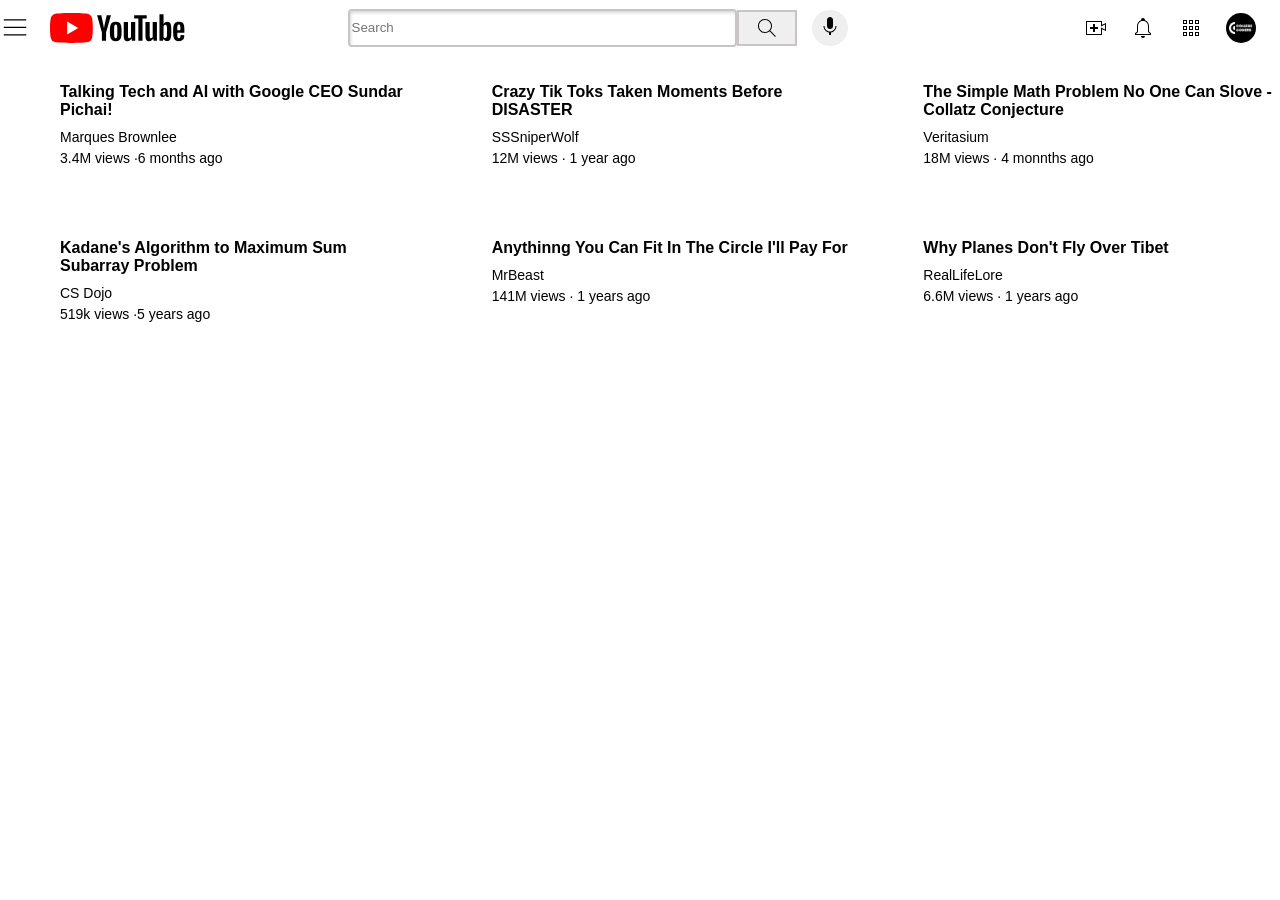
==== day10-Youtube.html @ ac9b52cd ".header_section" ====
<!DOCTYPE html>
<html lang="en">
  <head>
    <meta charset="UTF-8" />
    <meta name="viewport" content="width=device-width, initial-scale=1.0" />
    <title>Day10-Youtube</title>
    <link rel="stylesheet" href="video.css" />
    <link rel="stylesheet" href="genral.css" />
    <link rel="stylesheet" href="header.css" />
  </head>
  <body>
    <div class="header">
      <div class="left">
        <img class="menu" src="icons/hamburger-menu.svg" alt="" />
        <img class="logo" src="icons/youtube-logo.svg" alt="" />
      </div>
      <div class="middle">
        <input class="search-bar" type="text" placeholder="Search" />
        <button class="search-btn">
          <img class="search" src="icons/search.svg" alt="" />
        </button>
        <button class="voice-btn">
          <img class="voice" src="icons/voice-search-icon.svg" alt="" />
        </button>
      </div>
      <div class="right">
        <img class="icon" src="icons/upload.svg" alt="" />
        <img class="icon" src="icons/notifications.svg" alt="" />
        <img class="icon" src="icons/youtube-apps.svg" alt="" />
        <img class="profile-logo" src="icons/profile.jpg" alt="" />
      </div>
    </div>
    <div class="grid">
      <div class="box">
        <div class="thumb">
          <img class="img1" src="thumbnails/thumbnail-1.webp" alt="" />
        </div>
        <div class="pro-text">
          <div class="profile">
            <img class="pro" src="channels/channel-1.jpeg" alt="" />
          </div>
          <div class="text">
            <p class="p1">Talking Tech and AI with Google CEO Sundar Pichai!</p>
            <p class="p2">Marques Brownlee</p>
            <p class="p3">3.4M views ·6 months ago</p>
          </div>
        </div>
      </div>

      <div class="box">
        <div class="thumb">
          <img class="img1" src="thumbnails/thumbnail-3.webp" alt="" />
        </div>
        <div class="pro-text">
          <div class="profile">
            <img class="pro" src="channels/channel-3.jpeg" alt="" />
          </div>
          <div class="text">
            <p class="p1">Crazy Tik Toks Taken Moments Before DISASTER</p>
            <p class="p2">SSSniperWolf</p>
            <p class="p3">12M views · 1 year ago</p>
          </div>
        </div>
      </div>

      <div class="box">
        <div class="thumb">
          <img class="img1" src="thumbnails/thumbnail-4.webp" alt="" />
        </div>
        <div class="pro-text">
          <div class="profile">
            <img class="pro" src="channels/channel-4.jpeg" alt="" />
          </div>
          <div class="text">
            <p class="p1">
              The Simple Math Problem No One Can Slove - Collatz Conjecture
            </p>
            <p class="p2">Veritasium</p>
            <p class="p3">18M views · 4 monnths ago</p>
          </div>
        </div>
      </div>
      <div class="box">
        <div class="thumb">
          <img class="img1" src="thumbnails/thumbnail-5.webp" alt="" />
        </div>
        <div class="pro-text">
          <div class="profile">
            <img class="pro" src="channels/channel-5.jpeg" alt="" />
          </div>
          <div class="text">
            <p class="p1">Kadane's Algorithm to Maximum Sum Subarray Problem</p>
            <p class="p2">CS Dojo</p>
            <p class="p3">519k views ·5 years ago</p>
          </div>
        </div>
      </div>

      <div class="box">
        <div class="thumb">
          <img class="img1" src="thumbnails/thumbnail-6.webp" alt="" />
        </div>
        <div class="pro-text">
          <div class="profile">
            <img class="pro" src="channels/channel-6.jpeg" alt="" />
          </div>
          <div class="text">
            <p class="p1">Anythinng You Can Fit In The Circle I'll Pay For</p>
            <p class="p2">MrBeast</p>
            <p class="p3">141M views · 1 years ago</p>
          </div>
        </div>
      </div>

      <div class="box">
        <div class="thumb">
          <img class="img1" src="thumbnails/thumbnail-7.webp" alt="" />
        </div>
        <div class="pro-text">
          <div class="profile">
            <img class="pro" src="channels/channel-7.jpeg" alt="" />
          </div>
          <div class="text">
            <p class="p1">Why Planes Don't Fly Over Tibet</p>
            <p class="p2">RealLifeLore</p>
            <p class="p3">6.6M views · 1 years ago</p>
          </div>
        </div>
      </div>
    </div>
  </body>
</html>
---- video.css ----
.grid {
        display: grid;
        grid-template-columns: 1fr 1fr 1fr;
        row-gap: 40px;
        column-gap: 15px;
      }
      .box {
        width: 100%;
      }
      .thumb {
        margin-bottom: 10px;
      }
      .img1 {
        width: 100%;
      }
      .pro-text {
        display: grid;
        grid-template-columns: 50px 1fr;
        column-gap: 10px;
      }
      .text {
        font-family: Arial, Helvetica, sans-serif;
      }
      .pro {
        width: 50px;
        border-radius: 50%;
      }
      .p1 {
        font-size: 16px;
        font-weight: 700;
        margin-bottom: 10px;
      }
      .p2,
      .p3 {
        font-size: 14px;
        margin-bottom: 5px;
      }
---- genral.css ----
body{
  margin: 0;
}
p {
  margin-top: 0;
}
---- header.css ----
.header {
  display: flex;
  height: 55px;
  justify-content: space-between;
}
.left {
  display: flex;
  align-items: center;
  column-gap: 20px;
}
.menu {
  height: 30px;
}
.logo {
  height: 30px;
}
.middle {
  flex: 1;
  margin-left: 50px;
  margin-right: 100px;
  max-width: 500px;
  display: flex;
  align-items: center;
}
.search-bar {
  height: 32px;
  flex: 1;
  border-radius: 4px;
  border-width: 2px;
  border-color: rgb(202, 197, 197);
  border-style: solid;
  box-shadow: inset 1px 2px 3px rgb(0, 0, 0, 0.15);
  width: 0;
}
.search-btn {
  height: 36px;
  width: 60px;
  display: flex;
  align-items: center;
  justify-content: center;
  border-width: 2px;
  border-color: rgb(202, 197, 197);
  border-style: solid;
}
.voice-btn {
  height: 36px;
  width: 36px;
  margin-left: 15px;
  border-radius: 50%;
  border: none;
}
.search {
  height: 24px;
}
.right {
  width: 220px;
  display: flex;
  align-items: center;
  justify-content: space-evenly;
  flex-shrink: 0;
}

.icon {
  height: 24px;
}
.profile-logo {
  height: 30px;
  border-radius: 50%;
}
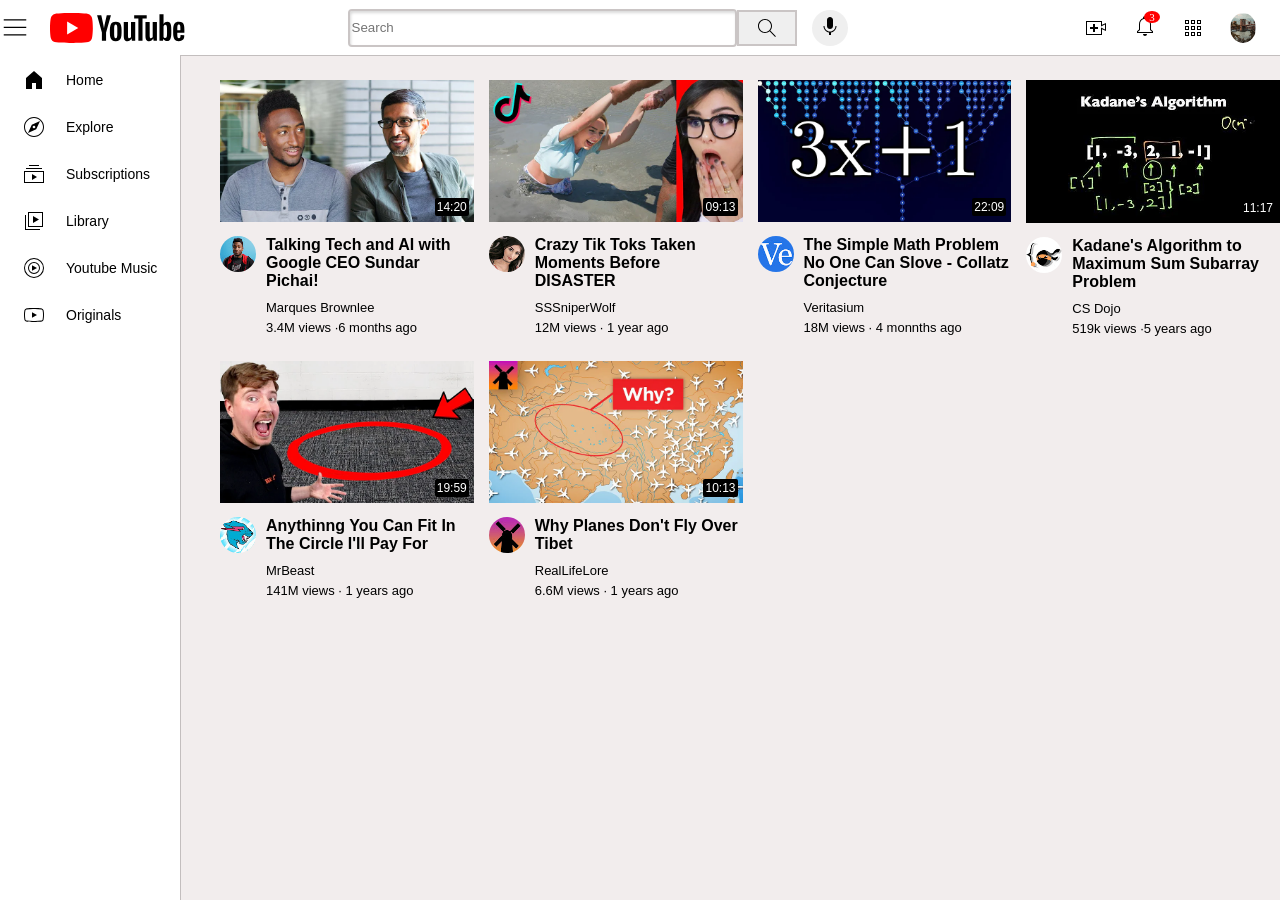
==== commit 7454df1d: "add" ====
--- a/day10-Youtube.html
+++ b/day10-Youtube.html
@@ -7,6 +7,7 @@
     <link rel="stylesheet" href="video.css" />
     <link rel="stylesheet" href="genral.css" />
     <link rel="stylesheet" href="header.css" />
+    <link rel="stylesheet" href="sidebar.css" />
   </head>
   <body>
     <div class="header">
@@ -25,15 +26,53 @@
       </div>
       <div class="right">
         <img class="icon" src="icons/upload.svg" alt="" />
-        <img class="icon" src="icons/notifications.svg" alt="" />
+        <div class="notifications">
+          <img class="icon" src="icons/notifications.svg" alt="" />
+          <div class="time3">3</div>
+        </div>
         <img class="icon" src="icons/youtube-apps.svg" alt="" />
-        <img class="profile-logo" src="icons/profile.jpg" alt="" />
+        <img class="profile-logo" src="thumbnails/thumb.png" alt="" />
+      </div>
+    </div>
+    <div class="sidebar">
+      <div class="sidebar-items">
+        <img class="sidebar-icon" src="sidebar-icons/home.svg" alt="" />
+        <div>Home</div>
+      </div>
+      <div class="sidebar-items">
+        <img class="sidebar-icon" src="sidebar-icons/explore.svg" alt="" />
+        <div>Explore</div>
+      </div>
+      <div class="sidebar-items">
+        <img
+          class="sidebar-icon"
+          src="sidebar-icons/subscriptions.svg"
+          alt=""
+        />
+        <div>Subscriptions</div>
+      </div>
+      <div class="sidebar-items">
+        <img class="sidebar-icon" src="sidebar-icons/library.svg" alt="" />
+        <div>Library</div>
+      </div>
+      <div class="sidebar-items">
+        <img
+          class="sidebar-icon"
+          src="sidebar-icons/youtube-music.svg"
+          alt=""
+        />
+        <div>Youtube Music</div>
+      </div>
+      <div class="sidebar-items">
+        <img class="sidebar-icon" src="sidebar-icons/originals.svg" alt="" />
+        <div>Originals</div>
       </div>
     </div>
     <div class="grid">
       <div class="box">
         <div class="thumb">
           <img class="img1" src="thumbnails/thumbnail-1.webp" alt="" />
+          <div class="time">14:20</div>
         </div>
         <div class="pro-text">
           <div class="profile">
@@ -50,6 +89,7 @@
       <div class="box">
         <div class="thumb">
           <img class="img1" src="thumbnails/thumbnail-3.webp" alt="" />
+          <div class="time">09:13</div>
         </div>
         <div class="pro-text">
           <div class="profile">
@@ -66,6 +106,7 @@
       <div class="box">
         <div class="thumb">
           <img class="img1" src="thumbnails/thumbnail-4.webp" alt="" />
+          <div class="time">22:09</div>
         </div>
         <div class="pro-text">
           <div class="profile">
@@ -83,6 +124,7 @@
       <div class="box">
         <div class="thumb">
           <img class="img1" src="thumbnails/thumbnail-5.webp" alt="" />
+          <div class="time">11:17</div>
         </div>
         <div class="pro-text">
           <div class="profile">
@@ -99,6 +141,7 @@
       <div class="box">
         <div class="thumb">
           <img class="img1" src="thumbnails/thumbnail-6.webp" alt="" />
+          <div class="time">19:59</div>
         </div>
         <div class="pro-text">
           <div class="profile">
@@ -115,6 +158,7 @@
       <div class="box">
         <div class="thumb">
           <img class="img1" src="thumbnails/thumbnail-7.webp" alt="" />
+          <div class="time">10:13</div>
         </div>
         <div class="pro-text">
           <div class="profile">
--- a/video.css
+++ b/video.css
@@ -1,37 +1,64 @@
 .grid {
-        display: grid;
-        grid-template-columns: 1fr 1fr 1fr;
-        row-gap: 40px;
-        column-gap: 15px;
-      }
-      .box {
-        width: 100%;
-      }
-      .thumb {
-        margin-bottom: 10px;
-      }
-      .img1 {
-        width: 100%;
-      }
-      .pro-text {
-        display: grid;
-        grid-template-columns: 50px 1fr;
-        column-gap: 10px;
-      }
-      .text {
-        font-family: Arial, Helvetica, sans-serif;
-      }
-      .pro {
-        width: 50px;
-        border-radius: 50%;
-      }
-      .p1 {
-        font-size: 16px;
-        font-weight: 700;
-        margin-bottom: 10px;
-      }
-      .p2,
-      .p3 {
-        font-size: 14px;
-        margin-bottom: 5px;
-      }+  display: grid;
+  grid-template-columns: 1fr 1fr 1fr 1fr;
+  row-gap: 20px;
+  column-gap: 15px;
+}
+.box {
+  width: 100%;
+}
+.thumb {
+  margin-bottom: 10px;
+  position: relative;
+}
+.img1 {
+  width: 100%;
+}
+.pro-text {
+  display: grid;
+  grid-template-columns: 36px 1fr;
+  column-gap: 10px;
+}
+.text {
+  font-family: Arial, Helvetica, sans-serif;
+}
+.pro {
+  width: 100%;
+  border-radius: 50%;
+}
+.p1 {
+  font-size: 16px;
+  font-weight: 700;
+  margin-bottom: 10px;
+}
+.p2,
+.p3 {
+  font-size: 13px;
+  margin-bottom: 5px;
+}
+.time{
+  position: absolute;
+  background-color: black;
+  color: white;
+  right: 5px;
+  bottom: 10px;
+  padding: 2px;
+  font-family: Arial, Helvetica, sans-serif;
+  font-size: 12px;
+  border-radius: 2px;
+}
+@media(max-width:800px){
+  .grid{
+    grid-template-columns: 1fr 1fr;
+  }
+}
+@media(min-width:801px) and (max-width:999px){
+  .grid{
+    grid-template-columns: 1fr 1fr 1fr;
+  }
+}
+@media(min-width:1000px){
+  .grid{
+    grid-template-columns: 1fr 1fr 1fr 1fr;
+  }
+}
--- a/genral.css
+++ b/genral.css
@@ -1,5 +1,8 @@
 body{
   margin: 0;
+  padding-top: 80px;
+  padding-left: 220px;
+  background-color: rgb(242, 237, 237);
 }
 p {
   margin-top: 0;
--- a/header.css
+++ b/header.css
@@ -2,6 +2,15 @@
   display: flex;
   height: 55px;
   justify-content: space-between;
+  position:fixed;
+  top: 0;
+  left: 0;
+  right: 0;
+  background-color: white;
+  border-bottom-width: 1px;
+  border-bottom-style: solid;
+  border-bottom-color: rgb(195, 190, 190);
+  z-index: 1;
 }
 .left {
   display: flex;
@@ -67,3 +76,18 @@
   height: 30px;
   border-radius: 50%;
 }
+.notifications{
+  position: relative;
+}
+.time3{
+  position: absolute;
+  top: -3px;
+  right: -3px;
+  background-color: red;
+  color: white;
+  border-radius: 50%;
+  font-size: 11px;
+  padding-left: 5px;
+  padding-right: 5px;
+
+}
--- a/sidebar.css
+++ b/sidebar.css
@@ -0,0 +1,30 @@
+.sidebar{
+  position: fixed;
+  background-color: white;
+  bottom: 0;
+  left: 0;
+  width: 180px;
+  top:55px;
+  border-color:rgb(195, 190, 190);
+  border-right-style: solid;
+  border-right-width: 1px;
+  z-index: 2;
+}
+.sidebar-items{
+    height: 45px;
+    margin: 2px;
+    display: flex;
+    align-items: center;
+    font-family: Arial, Helvetica, sans-serif;
+    gap: 20px;
+    padding-left: 20px;
+}
+.sidebar-items:hover{
+     background-color: rgb(220, 212, 212);
+}
+.sidebar-items img{
+    height: 24px;
+}
+.sidebar-items div{
+    font-size: 14px;
+}
